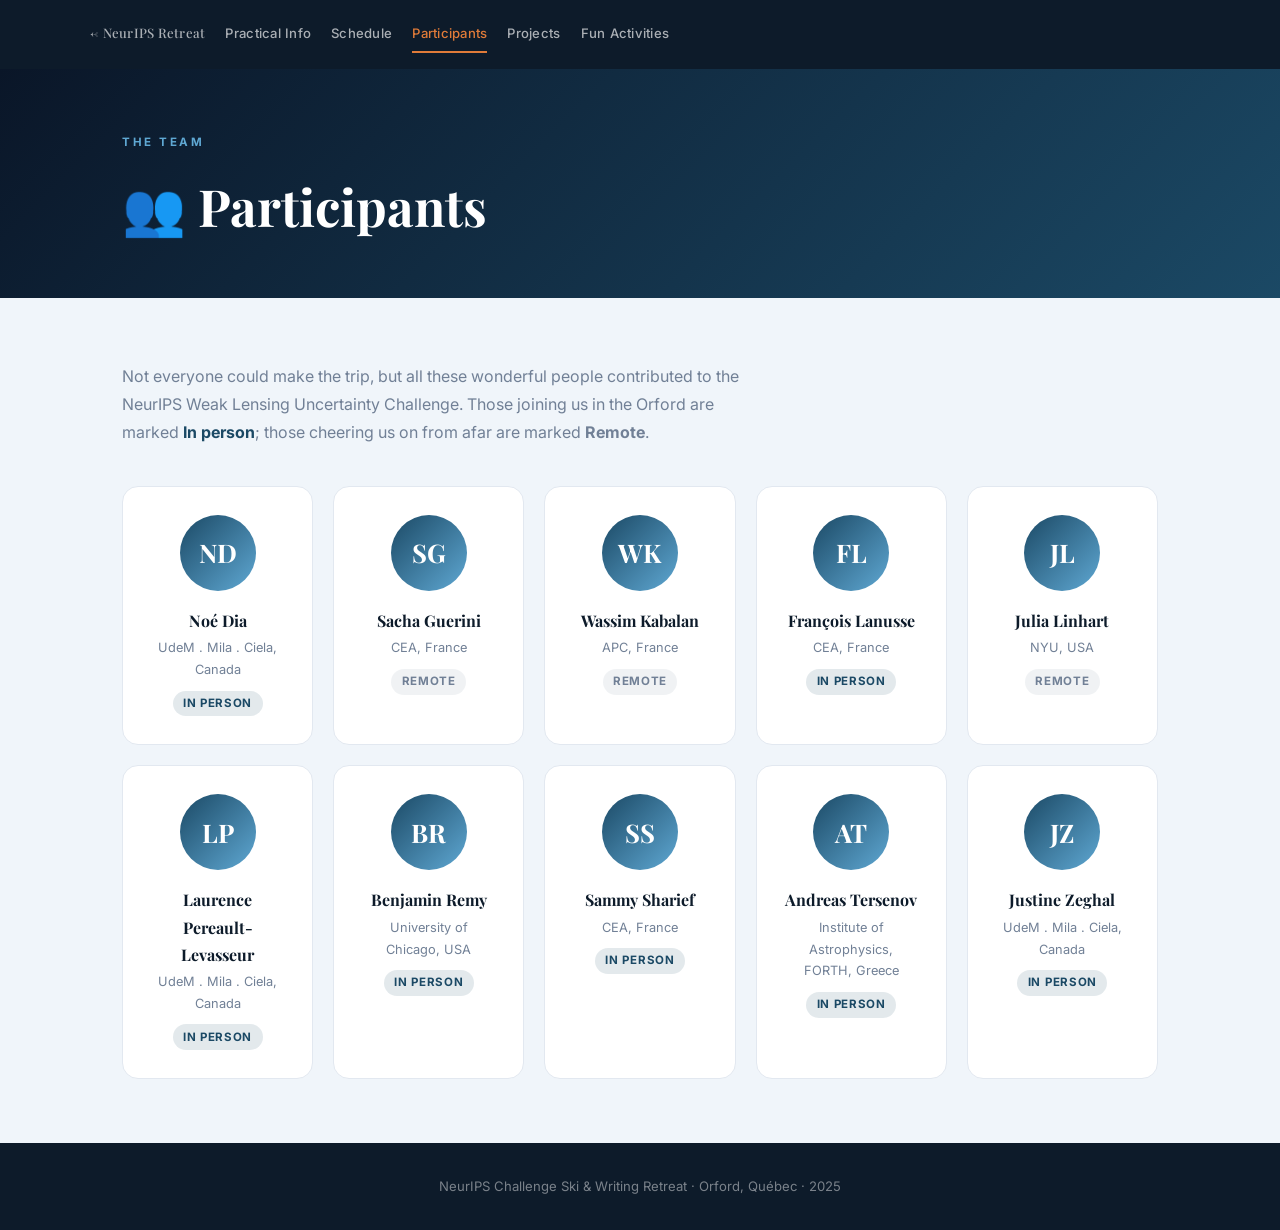
==== participants.html @ ecc27511 "Initial commit" ====
<!DOCTYPE html>
<html lang="en">
<head>
  <meta charset="UTF-8">
  <meta name="viewport" content="width=device-width, initial-scale=1.0">
  <title>Participants — NeurIPS Ski Retreat</title>
  <link rel="preconnect" href="https://fonts.googleapis.com">
  <link rel="preconnect" href="https://fonts.gstatic.com" crossorigin>
  <link href="https://fonts.googleapis.com/css2?family=Playfair+Display:wght@400;700;900&family=Inter:wght@300;400;500;600&display=swap" rel="stylesheet">
  <link rel="stylesheet" href="style.css">
</head>
<body>

  <nav class="page-nav">
    <div class="page-nav-inner">
      <a href="index.html" class="page-nav-logo">← NeurIPS Retreat</a>
      <a href="practical.html">Practical Info</a>
      <a href="schedule.html">Schedule</a>
      <a href="participants.html" class="active">Participants</a>
      <a href="projects.html">Projects</a>
      <a href="activities.html">Fun Activities</a>
    </div>
  </nav>

  <div class="page-hero">
    <div class="container">
      <div class="section-label">The Team</div>
      <h1>👥 Participants</h1>
    </div>
  </div>

  <section class="participants-section">
    <div class="container">

      <p style="color:var(--muted); font-size:1rem; max-width:620px; margin-bottom:2.5rem; line-height:1.75;">
        Not everyone could make the trip, but all these wonderful people contributed to the
        NeurIPS Weak Lensing Uncertainty Challenge.
        Those joining us in the Orford are marked <strong style="color:var(--blue);">In person</strong>;
        those cheering us on from afar are marked <strong style="color:var(--muted);">Remote</strong>.
      </p>

      <div class="participants-grid">

        <!--
          HOW TO ADD A PARTICIPANT:
          Copy the block below, uncomment it, and fill in initials, name, role.

        <div class="participant-card">
          <div class="participant-avatar">AB</div>
          <div class="participant-name">Alice Brillouin</div>
          <div class="participant-role">Cosmology · UdeM</div>
        </div>
        -->

        <div class="participant-card">
          <div class="participant-avatar">ND</div>
          <div class="participant-name">Noé Dia</div>
          <div class="participant-role">UdeM . Mila . Ciela, Canada</div>
          <div class="participant-presence presence-inperson">In person</div>
        </div>

        <div class="participant-card">
          <div class="participant-avatar">SG</div>
          <div class="participant-name">Sacha Guerini</div>
          <div class="participant-role"> CEA, France</div>
          <div class="participant-presence presence-remote">Remote</div>
        </div>


        <div class="participant-card">
          <div class="participant-avatar">WK</div>
          <div class="participant-name">Wassim Kabalan</div>
          <div class="participant-role"> APC, France</div>
          <div class="participant-presence presence-remote">Remote</div>
        </div>

        <div class="participant-card">
          <div class="participant-avatar">FL</div>
          <div class="participant-name">François Lanusse</div>
          <div class="participant-role"> CEA, France</div>
          <div class="participant-presence presence-inperson">In person</div>
        </div>

        <div class="participant-card">
          <div class="participant-avatar">JL</div>
          <div class="participant-name">Julia Linhart</div>
          <div class="participant-role"> NYU, USA</div>
          <div class="participant-presence presence-remote">Remote</div>
        </div>

        <div class="participant-card">
          <div class="participant-avatar">LP</div>
          <div class="participant-name">Laurence Pereault-Levasseur</div>
          <div class="participant-role">UdeM . Mila . Ciela, Canada</div>
          <div class="participant-presence presence-inperson">In person</div>
        </div>

        <div class="participant-card">
          <div class="participant-avatar">BR</div>
          <div class="participant-name">Benjamin Remy</div>
          <div class="participant-role">University of Chicago, USA</div>
          <div class="participant-presence presence-inperson">In person</div>
        </div>

        <div class="participant-card">
          <div class="participant-avatar">SS</div>
          <div class="participant-name">Sammy Sharief</div>
          <div class="participant-role">CEA, France</div>
          <div class="participant-presence presence-inperson">In person</div>
        </div>

        <div class="participant-card">
          <div class="participant-avatar">AT</div>
          <div class="participant-name">Andreas Tersenov</div>
          <div class="participant-role">Institute of Astrophysics, FORTH, Greece</div>
          <div class="participant-presence presence-inperson">In person</div>
        </div>

        <div class="participant-card">
          <div class="participant-avatar">JZ</div>
          <div class="participant-name">Justine Zeghal</div>
          <div class="participant-role">UdeM . Mila . Ciela, Canada</div>
          <div class="participant-presence presence-inperson">In person</div>
        </div>

        <!-- <div class="participant-card participant-add">
          <div style="font-size:1.75rem;">＋</div>
          <div>Add participants<br>by editing this file</div>
        </div> -->

      </div>
    </div>
  </section>

  <footer class="footer">
    <p>NeurIPS Challenge Ski &amp; Writing Retreat · Orford, Québec · 2025</p>
  </footer>

  <script src="script.js"></script>
</body>
</html>
---- style.css ----
/* ============================================================
   GLOBAL RESET & VARIABLES
   ============================================================ */
*, *::before, *::after { box-sizing: border-box; margin: 0; padding: 0; }

:root {
  --navy:       #0d1b2a;
  --blue:       #1b4965;
  --sky:        #5fa8d3;
  --snow:       #f0f5fa;
  --accent:     #e07b39;
  --text:       #2d3748;
  --muted:      #718096;
  --white:      #ffffff;
  --border:     #e2e8f0;
}

html { scroll-behavior: smooth; }

body {
  font-family: 'Inter', sans-serif;
  color: var(--text);
  background: var(--snow);
  line-height: 1.7;
}

.container { max-width: 1100px; margin: 0 auto; padding: 0 2rem; }
a { text-decoration: none; color: inherit; }

.body-text {
  font-size: 1.05rem;
  max-width: 720px;
  margin-bottom: 1.25rem;
  line-height: 1.85;
  color: var(--text);
}
.body-text strong { color: var(--navy); }
.body-text a {
  color: inherit;
  transition: color 0.2s;
}
.body-text a:hover,
.body-text a:hover strong { color: var(--accent); }

/* ============================================================
   STICKY NAV  (index.html — slides in after hero)
   ============================================================ */
.sticky-nav {
  position: fixed;
  top: 0; left: 0; right: 0;
  z-index: 1000;
  background: rgba(13, 27, 42, 0.97);
  backdrop-filter: blur(10px);
  padding: 0.9rem 2rem;
  transform: translateY(-100%);
  transition: transform 0.3s ease;
}
.sticky-nav.visible { transform: translateY(0); }

.nav-inner {
  max-width: 1100px;
  margin: 0 auto;
  display: flex;
  align-items: center;
  justify-content: space-between;
}
.nav-logo {
  font-family: 'Playfair Display', serif;
  color: var(--white);
  font-weight: 700;
  font-size: 0.95rem;
}
.nav-links { display: flex; gap: 2rem; }
.nav-links a {
  color: rgba(255,255,255,0.75);
  font-size: 0.88rem;
  font-weight: 500;
  letter-spacing: 0.04em;
  transition: color 0.2s;
}
.nav-links a:hover { color: var(--accent); }

/* ============================================================
   HERO  (index.html)
   ============================================================ */
.hero {
  position: relative;
  min-height: 100vh;
  display: flex;
  align-items: center;
  overflow: hidden;

  /* ── MOUNTAIN PHOTO ────────────────────────────────────────
     Replace this gradient with your own photo:
       background-image: url('mountain.jpg');
       background-size: cover;
       background-position: center;
     ────────────────────────────────────────────────────────── */
  background: linear-gradient(
    150deg,
    #0a1628 0%,
    #1b4965 45%,
    #2d6a8a 75%,
    #5fa8d3 100%
  );
}

.hero-overlay {
  position: absolute;
  inset: 0;
  background: linear-gradient(
    to right,
    rgba(10, 22, 40, 0.88) 0%,
    rgba(10, 22, 40, 0.55) 55%,
    rgba(10, 22, 40, 0.05) 100%
  );
}

.hero::after {
  content: '';
  position: absolute;
  bottom: 0; left: 0; right: 0;
  height: 120px;
  background: linear-gradient(to top, var(--snow), transparent);
  pointer-events: none;
}

.hero-content {
  position: relative;
  z-index: 1;
  padding: 2rem 4rem;
  max-width: 700px;
}

.hero-badge {
  display: inline-block;
  background: rgba(224, 123, 57, 0.18);
  border: 1px solid var(--accent);
  color: var(--accent);
  padding: 0.35rem 1rem;
  border-radius: 999px;
  font-size: 0.75rem;
  font-weight: 700;
  letter-spacing: 0.12em;
  text-transform: uppercase;
  margin-bottom: 1.5rem;
}

.hero-title {
  font-family: 'Playfair Display', serif;
  font-size: clamp(2.4rem, 6vw, 5rem);
  font-weight: 900;
  color: var(--white);
  line-height: 1.1;
  margin-bottom: 1rem;
}
.hero-title-accent { color: var(--sky); }

.hero-subtitle {
  color: rgba(255,255,255,0.65);
  font-size: 1.05rem;
  font-weight: 300;
  letter-spacing: 0.12em;
  margin-bottom: 2.5rem;
  text-transform: uppercase;
}

.hero-cta {
  display: inline-block;
  color: var(--white);
  border: 1px solid rgba(255,255,255,0.45);
  padding: 0.75rem 2rem;
  border-radius: 4px;
  font-size: 0.9rem;
  font-weight: 500;
  letter-spacing: 0.05em;
  transition: all 0.2s;
}
.hero-cta:hover {
  background: rgba(255,255,255,0.1);
  border-color: rgba(255,255,255,0.85);
}

/* ============================================================
   SHARED SECTION STYLES
   ============================================================ */
section { padding: 6rem 0; }

.section-label {
  font-size: 0.72rem;
  font-weight: 700;
  letter-spacing: 0.22em;
  text-transform: uppercase;
  color: var(--accent);
  margin-bottom: 0.65rem;
}

section h2 {
  font-family: 'Playfair Display', serif;
  font-size: clamp(1.8rem, 4vw, 2.8rem);
  font-weight: 700;
  color: var(--navy);
  margin-bottom: 2rem;
}

/* ============================================================
   RATIONALE SECTION
   ============================================================ */
.rationale { background: var(--white); }

.rationale-inner {
  display: flex;
  align-items: center;
  gap: 4rem;
}
.rationale-text { flex: 1; }
.rationale-image {
  flex: 0 0 420px;
}
.rationale-image img {
  width: 100%;
  border-radius: 16px;
  object-fit: cover;
  box-shadow: 0 12px 40px rgba(0,0,0,0.12);
}

@media (max-width: 900px) {
  .rationale-inner { flex-direction: column; gap: 2rem; }
  .rationale-image { flex: none; width: 100%; }
}


/* ============================================================
   CODE OF CONDUCT
   ============================================================ */
.conduct { background: var(--navy); }
.conduct .section-label { color: var(--sky); }
.conduct h2 { color: var(--white); }

.conduct-grid {
  display: grid;
  grid-template-columns: repeat(auto-fit, minmax(280px, 1fr));
  gap: 1.25rem;
  margin-top: 0.5rem;
}
.conduct-item {
  background: rgba(255,255,255,0.05);
  border: 1px solid rgba(255,255,255,0.1);
  border-radius: 12px;
  padding: 1.75rem;
  transition: background 0.2s;
}
.conduct-item:hover { background: rgba(255,255,255,0.09); }
.conduct-icon { font-size: 1.75rem; margin-bottom: 0.7rem; }
.conduct-item h3 {
  font-family: 'Playfair Display', serif;
  font-size: 1.05rem;
  color: var(--white);
  margin-bottom: 0.45rem;
}
.conduct-item p { color: rgba(255,255,255,0.62); font-size: 0.88rem; line-height: 1.6; }

/* ============================================================
   NAVIGATION CARDS  (index.html bottom section)
   ============================================================ */
.nav-section { background: var(--snow); }

.nav-cards {
  display: grid;
  grid-template-columns: repeat(5, 1fr);
  gap: 1rem;
}
.nav-card {
  background: var(--white);
  border: 1px solid var(--border);
  border-radius: 12px;
  padding: 1.25rem;
  display: flex;
  flex-direction: column;
  color: var(--text);
  transition: transform 0.2s, box-shadow 0.2s, border-color 0.2s;
}
.nav-card:hover {
  transform: translateY(-5px);
  box-shadow: 0 14px 40px rgba(0,0,0,0.1);
  border-color: var(--sky);
}
.nav-card-icon { font-size: 1.5rem; margin-bottom: 0.6rem; }
.nav-card h3 {
  font-family: 'Playfair Display', serif;
  font-size: 1rem;
  color: var(--navy);
  margin-bottom: 0.45rem;
}
.nav-card p { color: var(--muted); font-size: 0.82rem; line-height: 1.45; flex: 1; }
.nav-card-arrow { display: block; margin-top: 1rem; color: var(--accent); font-size: 1rem; font-weight: 700; }

/* ============================================================
   ORGANISERS
   ============================================================ */
.organisers { background: var(--snow); }
.organisers-list {
  display: flex;
  gap: 2.5rem;
  flex-wrap: wrap;
  margin-top: 0.5rem;
}
.organiser-item {
  background: var(--white);
  border: 1px solid var(--border);
  border-radius: 12px;
  padding: 1rem 1.5rem;
}
.organiser-name {
  font-family: 'Playfair Display', serif;
  font-size: 1rem;
  font-weight: 700;
  color: var(--navy);
}
.organiser-affil {
  font-size: 0.82rem;
  color: var(--muted);
  margin-top: 0.2rem;
}

/* ============================================================
   FOOTER
   ============================================================ */
.footer {
  background: var(--navy);
  color: rgba(255,255,255,0.45);
  text-align: center;
  padding: 2rem;
  font-size: 0.82rem;
}

/* ============================================================
   SUB-PAGE NAV
   ============================================================ */
.page-nav {
  background: var(--navy);
  padding: 1rem 2rem;
  position: sticky;
  top: 0;
  z-index: 100;
}
.page-nav-inner {
  max-width: 1100px;
  margin: 0 auto;
  display: flex;
  align-items: center;
  gap: 0;
  flex-wrap: nowrap;
}
.page-nav-logo {
  font-family: 'Playfair Display', serif;
  color: var(--white);
  font-weight: 700;
  font-size: 0.9rem;
  margin-right: 2rem;
  white-space: nowrap;
}
.page-nav a {
  color: rgba(255,255,255,0.65);
  font-size: 0.82rem;
  font-weight: 500;
  letter-spacing: 0.02em;
  padding: 0.4rem 0;
  margin-right: 1.25rem;
  border-bottom: 2px solid transparent;
  transition: all 0.2s;
  white-space: nowrap;
}
.page-nav a:hover { color: var(--white); }
.page-nav a.active { color: var(--accent); border-bottom-color: var(--accent); }

/* ============================================================
   SUB-PAGE HERO
   ============================================================ */
.page-hero {
  background: linear-gradient(135deg, #0a1628, #1b4965);
  padding: 4rem 0 3rem;
}
.page-hero .section-label { color: var(--sky); }
.page-hero h1 {
  font-family: 'Playfair Display', serif;
  font-size: clamp(2rem, 4vw, 3.2rem);
  font-weight: 700;
  color: var(--white);
}

/* ============================================================
   ACTIVITY CARDS
   ============================================================ */
.activities-section { padding: 4rem 0; background: var(--snow); }

.activity-card {
  background: var(--white);
  border-radius: 16px;
  padding: 2rem;
  margin-bottom: 1.25rem;
  border: 1px solid var(--border);
  display: flex;
  gap: 1.5rem;
  align-items: flex-start;
}
.activity-icon { font-size: 2.25rem; flex-shrink: 0; }
.activity-content h3 {
  font-family: 'Playfair Display', serif;
  font-size: 1.25rem;
  color: var(--navy);
  margin-bottom: 0.5rem;
}
.activity-content p { color: var(--muted); font-size: 0.93rem; line-height: 1.65; margin-bottom: 0.75rem; }

.activity-tag {
  display: inline-block;
  background: var(--snow);
  border: 1px solid var(--border);
  color: var(--text);
  padding: 0.25rem 0.75rem;
  border-radius: 999px;
  font-size: 0.8rem;
  margin-right: 0.4rem;
  margin-bottom: 0.5rem;
}
.activity-link {
  display: inline-flex;
  align-items: center;
  gap: 0.3rem;
  color: var(--accent);
  font-weight: 600;
  font-size: 0.88rem;
  margin-top: 0.5rem;
  transition: gap 0.2s;
}
.activity-link:hover { gap: 0.55rem; }

/* ============================================================
   SCHEDULE
   ============================================================ */
.schedule-section { padding: 4rem 0; background: var(--snow); }

.day-schedule {
  background: var(--white);
  border-radius: 16px;
  overflow: hidden;
  border: 1px solid var(--border);
  margin-bottom: 2rem;
}
.schedule-item {
  display: flex;
  gap: 1.5rem;
  padding: 1.4rem 2rem;
  border-bottom: 1px solid var(--border);
  align-items: flex-start;
}
.schedule-item:last-child { border-bottom: none; }

.schedule-time {
  font-weight: 700;
  color: var(--navy);
  font-size: 0.85rem;
  min-width: 130px;
  font-family: 'Inter', monospace;
  padding-top: 0.25rem;
}
.schedule-pill {
  font-size: 0.68rem;
  font-weight: 700;
  letter-spacing: 0.12em;
  text-transform: uppercase;
  padding: 0.2rem 0.65rem;
  border-radius: 4px;
  flex-shrink: 0;
  margin-top: 0.25rem;
}
.pill-work     { background: rgba(27,73,101,0.12); color: var(--blue); }
.pill-activity { background: rgba(224,123,57,0.12); color: var(--accent); }
.pill-social   { background: rgba(95,168,211,0.15); color: #2d6a8a; }
.pill-break    { background: rgba(113,128,150,0.12); color: var(--muted); }

.schedule-desc h4 { font-weight: 600; color: var(--navy); margin-bottom: 0.2rem; }
.schedule-desc p  { font-size: 0.88rem; color: var(--muted); line-height: 1.55; }

.schedule-note {
  background: var(--white);
  border-radius: 10px;
  padding: 1.2rem 1.75rem;
  border-left: 4px solid var(--accent);
  font-size: 0.92rem;
  color: var(--text);
}

/* ============================================================
   PARTICIPANTS
   ============================================================ */
.participants-section { padding: 4rem 0; background: var(--snow); }

.participants-grid {
  display: grid;
  grid-template-columns: repeat(auto-fill, minmax(190px, 1fr));
  gap: 1.25rem;
}
.participant-card {
  background: var(--white);
  border-radius: 16px;
  padding: 1.75rem;
  text-align: center;
  border: 1px solid var(--border);
}
.participant-avatar {
  width: 76px;
  height: 76px;
  background: linear-gradient(135deg, var(--blue), var(--sky));
  border-radius: 50%;
  margin: 0 auto 1rem;
  display: flex;
  align-items: center;
  justify-content: center;
  font-size: 1.6rem;
  color: var(--white);
  font-weight: 700;
  font-family: 'Playfair Display', serif;
}
.participant-name {
  font-family: 'Playfair Display', serif;
  font-size: 1rem;
  color: var(--navy);
  font-weight: 700;
}
.participant-role { font-size: 0.8rem; color: var(--muted); margin-top: 0.2rem; }
.participant-presence {
  display: inline-block;
  margin-top: 0.6rem;
  padding: 0.2rem 0.65rem;
  border-radius: 999px;
  font-size: 0.72rem;
  font-weight: 700;
  letter-spacing: 0.06em;
  text-transform: uppercase;
}
.presence-inperson { background: rgba(27,73,101,0.12); color: var(--blue); }
.presence-remote   { background: rgba(113,128,150,0.1); color: var(--muted); }

.participant-add {
  border: 2px dashed var(--border);
  background: transparent;
  display: flex;
  flex-direction: column;
  align-items: center;
  justify-content: center;
  min-height: 165px;
  color: var(--muted);
  font-size: 0.83rem;
  text-align: center;
  gap: 0.5rem;
}

/* ============================================================
   PROJECTS
   ============================================================ */
.projects-section { padding: 4rem 0; background: var(--snow); }

.project-propose {
  background: linear-gradient(135deg, var(--blue), #2d6a8a);
  border-radius: 16px;
  padding: 2rem 2.5rem;
  color: var(--white);
  margin-bottom: 3rem;
  display: flex;
  align-items: center;
  justify-content: space-between;
  gap: 2rem;
  flex-wrap: wrap;
}
.project-propose h3 {
  font-family: 'Playfair Display', serif;
  font-size: 1.35rem;
  margin-bottom: 0.4rem;
}
.project-propose p { color: rgba(255,255,255,0.78); font-size: 0.93rem; }

.btn-propose {
  display: inline-block;
  background: var(--accent);
  color: var(--white);
  padding: 0.75rem 1.75rem;
  border-radius: 8px;
  font-weight: 600;
  font-size: 0.9rem;
  white-space: nowrap;
  transition: background 0.2s;
}
.btn-propose:hover { background: #c96a28; }

.projects-grid {
  display: grid;
  grid-template-columns: repeat(auto-fill, minmax(300px, 1fr));
  gap: 1.25rem;
}
.project-card {
  background: var(--white);
  border-radius: 16px;
  padding: 1.75rem;
  border: 1px solid var(--border);
  transition: transform 0.2s, box-shadow 0.2s;
}
.project-card:hover { transform: translateY(-3px); box-shadow: 0 8px 30px rgba(0,0,0,0.08); }
.project-number { font-size: 0.75rem; color: var(--muted); font-weight: 600; margin-bottom: 0.5rem; }
.project-title { font-family: 'Playfair Display', serif; font-size: 1.05rem; color: var(--navy); margin-bottom: 0.65rem; }
.project-body { font-size: 0.88rem; color: var(--muted); line-height: 1.6; margin-bottom: 1rem; }
.project-meta { display: flex; align-items: center; gap: 0.65rem; font-size: 0.78rem; color: var(--muted); flex-wrap: wrap; }
.project-label { padding: 0.2rem 0.6rem; border-radius: 4px; font-size: 0.72rem; font-weight: 700; }
.project-gh-link { color: var(--accent); font-weight: 600; font-size: 0.83rem; margin-left: auto; }

#projects-loading, #projects-empty {
  text-align: center;
  color: var(--muted);
  padding: 3.5rem 1rem;
  font-size: 1rem;
  grid-column: 1 / -1;
}
#projects-error {
  display: none;
  text-align: center;
  padding: 2rem;
  color: var(--muted);
}

/* ============================================================
   RESPONSIVE
   ============================================================ */
@media (max-width: 768px) {
  .hero-content { padding: 2rem; }
  .nav-links { gap: 1rem; }
  .activity-card { flex-direction: column; }
  .schedule-item { flex-wrap: wrap; gap: 0.75rem; }
  .schedule-time { min-width: auto; }
  .project-propose { flex-direction: column; text-align: center; }
  .btn-propose { align-self: center; }
  .page-nav-inner { gap: 0; }
  .page-nav a { margin-right: 1rem; font-size: 0.82rem; }
}
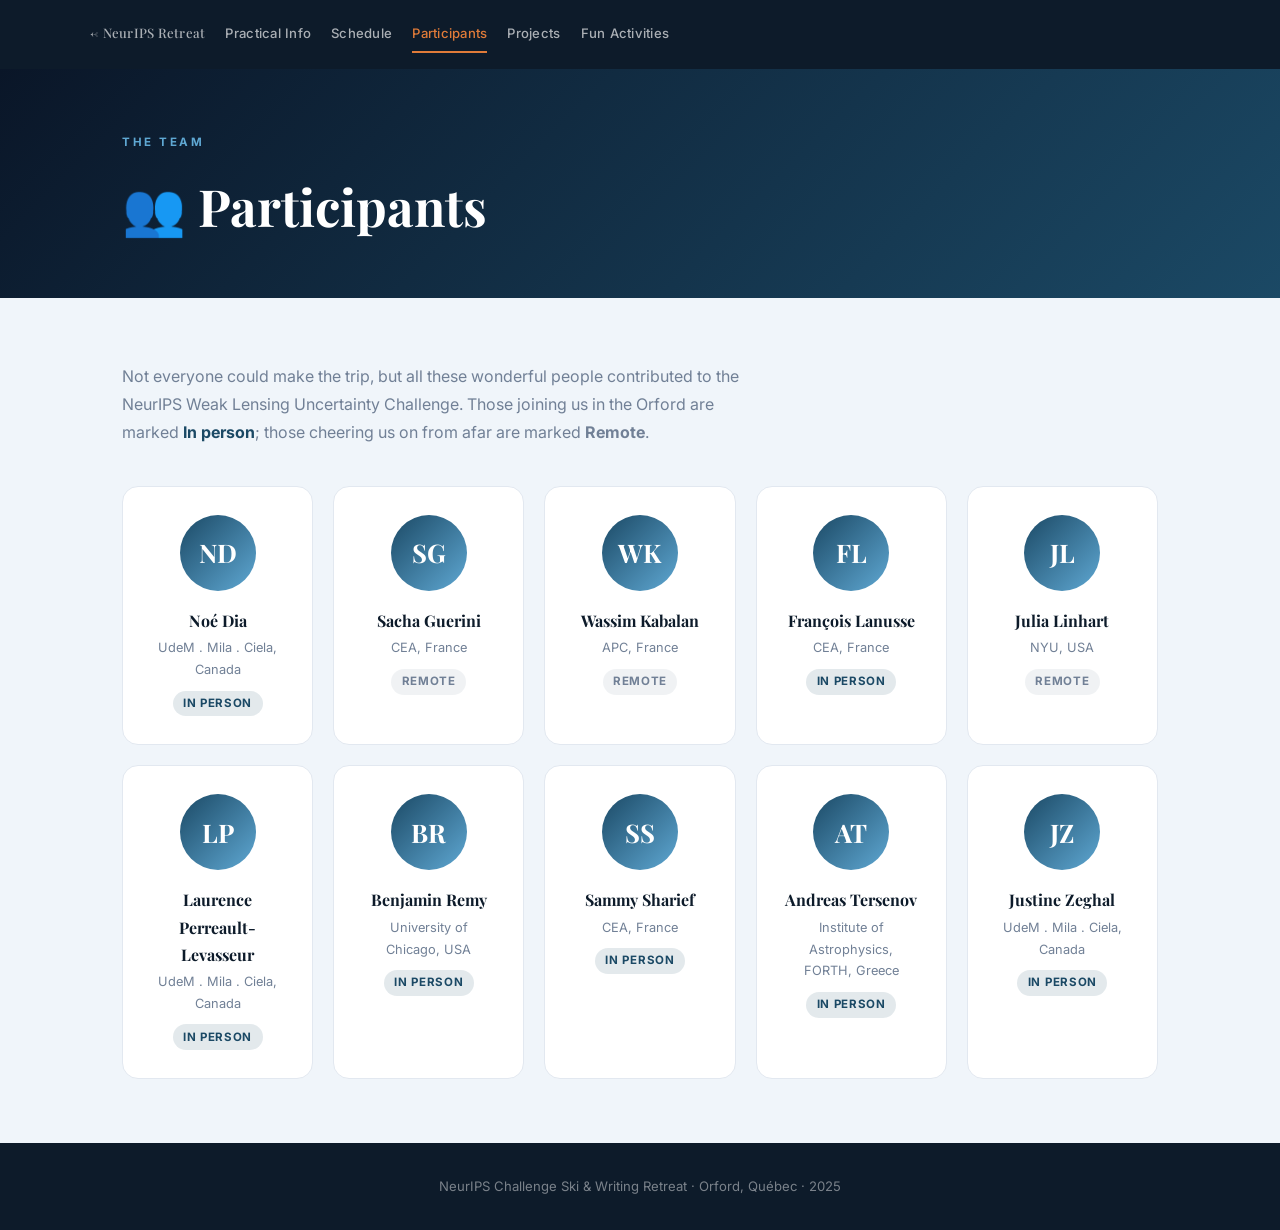
==== commit cfd18109: "fixe typo" ====
--- a/participants.html
+++ b/participants.html
@@ -90,7 +90,7 @@
 
         <div class="participant-card">
           <div class="participant-avatar">LP</div>
-          <div class="participant-name">Laurence Pereault-Levasseur</div>
+          <div class="participant-name">Laurence Perreault-Levasseur</div>
           <div class="participant-role">UdeM . Mila . Ciela, Canada</div>
           <div class="participant-presence presence-inperson">In person</div>
         </div>
--- a/style.css
+++ b/style.css
@@ -632,13 +632,45 @@
    RESPONSIVE
    ============================================================ */
 @media (max-width: 768px) {
-  .hero-content { padding: 2rem; }
-  .nav-links { gap: 1rem; }
+  /* Hero */
+  .hero-content { padding: 2rem 1.25rem; }
+
+  /* Sticky nav (index.html) */
+  .sticky-nav { padding: 0.75rem 1.25rem; }
+  .nav-inner { flex-wrap: wrap; }
+  .nav-logo { width: 100%; margin-bottom: 0.4rem; }
+  .nav-links { gap: 0.5rem 0.9rem; flex-wrap: wrap; }
+
+  /* Page nav (sub-pages) */
+  .page-nav { padding: 0.75rem 1.25rem; }
+  .page-nav-inner { flex-wrap: wrap; }
+  .page-nav-logo { width: 100%; margin-right: 0; margin-bottom: 0.4rem; }
+  .page-nav a { margin-right: 0.9rem; font-size: 0.82rem; }
+
+  /* Nav cards */
+  .nav-cards { grid-template-columns: repeat(2, 1fr); }
+
+  /* Section spacing */
+  section { padding: 4rem 0; }
+
+  /* Rationale image */
+  .rationale-image img { max-width: 100%; }
+
+  /* Activity cards */
   .activity-card { flex-direction: column; }
+
+  /* Schedule */
   .schedule-item { flex-wrap: wrap; gap: 0.75rem; }
   .schedule-time { min-width: auto; }
+
+  /* Projects */
   .project-propose { flex-direction: column; text-align: center; }
   .btn-propose { align-self: center; }
-  .page-nav-inner { gap: 0; }
-  .page-nav a { margin-right: 1rem; font-size: 0.82rem; }
-}
+}
+
+@media (max-width: 480px) {
+  .container { padding: 0 1rem; }
+  .nav-cards { grid-template-columns: 1fr; }
+  .page-hero { padding: 2.5rem 0 2rem; }
+  section { padding: 3rem 0; }
+}
